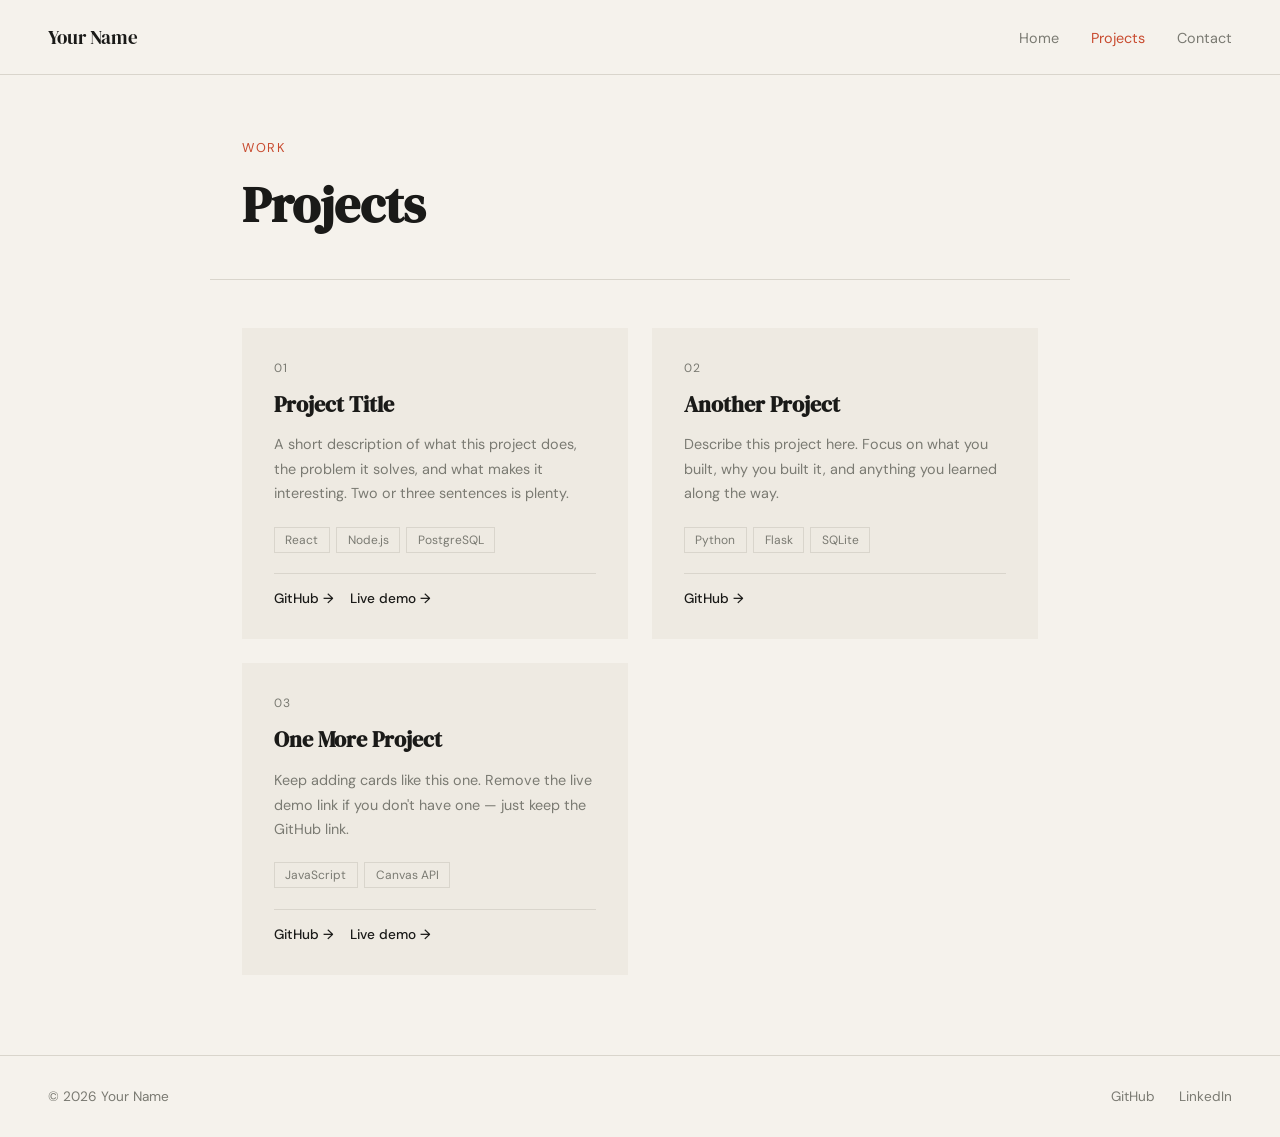
==== projects.html @ b0092f89 "thank you claude for the starter" ====
<!DOCTYPE html>
<html lang="en">
<head>
  <meta charset="UTF-8" />
  <meta name="viewport" content="width=device-width, initial-scale=1.0" />
  <title>Projects — Your Name</title>
  <link rel="preconnect" href="https://fonts.googleapis.com">
  <link href="https://fonts.googleapis.com/css2?family=DM+Serif+Display&family=DM+Sans:wght@400;500&display=swap" rel="stylesheet">
  <style>
    *, *::before, *::after { box-sizing: border-box; margin: 0; padding: 0; }

    :root {
      --bg: #f5f2ec;
      --ink: #1a1a18;
      --accent: #c84b2f;
      --muted: #7a7a72;
      --border: #d9d5cc;
      --card-bg: #eeeae2;
    }

    body {
      background: var(--bg);
      color: var(--ink);
      font-family: 'DM Sans', sans-serif;
      min-height: 100vh;
    }

    /* NAV */
    nav {
      display: flex;
      justify-content: space-between;
      align-items: center;
      padding: 1.5rem 3rem;
      border-bottom: 1px solid var(--border);
    }
    .nav-logo {
      font-family: 'DM Serif Display', serif;
      font-size: 1.2rem;
      text-decoration: none;
      color: var(--ink);
    }
    .nav-links { display: flex; gap: 2rem; list-style: none; }
    .nav-links a {
      text-decoration: none;
      color: var(--muted);
      font-size: 0.9rem;
      transition: color 0.2s;
    }
    .nav-links a:hover, .nav-links a.active { color: var(--accent); }

    /* PAGE HEADER */
    .page-header {
      max-width: 860px;
      margin: 0 auto;
      padding: 4rem 2rem 2.5rem;
    }
    .page-header p {
      font-size: 0.8rem;
      letter-spacing: 0.12em;
      text-transform: uppercase;
      color: var(--accent);
      margin-bottom: 0.8rem;
    }
    .page-header h1 {
      font-family: 'DM Serif Display', serif;
      font-size: clamp(2rem, 5vw, 3.2rem);
    }

    /* DIVIDER */
    .divider {
      border: none;
      border-top: 1px solid var(--border);
      max-width: 860px;
      margin: 0 auto;
    }

    /* PROJECT GRID */
    .projects {
      max-width: 860px;
      margin: 0 auto;
      padding: 3rem 2rem 5rem;
      display: grid;
      grid-template-columns: repeat(auto-fill, minmax(360px, 1fr));
      gap: 1.5rem;
    }

    /* PROJECT CARD */
    .card {
      background: var(--card-bg);
      padding: 2rem;
      display: flex;
      flex-direction: column;
      gap: 0.8rem;
      transition: transform 0.2s;
    }
    .card:hover { transform: translateY(-3px); }

    .card-number {
      font-size: 0.75rem;
      color: var(--muted);
      letter-spacing: 0.1em;
    }
    .card h2 {
      font-family: 'DM Serif Display', serif;
      font-size: 1.4rem;
    }
    .card p {
      font-size: 0.9rem;
      line-height: 1.7;
      color: var(--muted);
      flex: 1;
    }
    .card-tags {
      display: flex;
      flex-wrap: wrap;
      gap: 0.4rem;
      margin-top: 0.5rem;
    }
    .tag {
      font-size: 0.75rem;
      padding: 0.25rem 0.65rem;
      border: 1px solid var(--border);
      color: var(--muted);
    }
    .card-links {
      display: flex;
      gap: 1rem;
      margin-top: 0.5rem;
      padding-top: 1rem;
      border-top: 1px solid var(--border);
    }
    .card-links a {
      font-size: 0.85rem;
      text-decoration: none;
      color: var(--ink);
      font-weight: 500;
      transition: color 0.2s;
    }
    .card-links a:hover { color: var(--accent); }
    .card-links a::after { content: " →"; }

    /* FOOTER */
    footer {
      border-top: 1px solid var(--border);
      padding: 2rem 3rem;
      display: flex;
      justify-content: space-between;
      align-items: center;
      font-size: 0.85rem;
      color: var(--muted);
    }
    footer a { color: var(--muted); text-decoration: none; }
    footer a:hover { color: var(--accent); }
    .footer-links { display: flex; gap: 1.5rem; }

    @media (max-width: 600px) {
      nav { padding: 1.2rem 1.5rem; }
      .page-header, .projects { padding-left: 1.5rem; padding-right: 1.5rem; }
      .projects { grid-template-columns: 1fr; }
      footer { flex-direction: column; gap: 1rem; text-align: center; }
    }
  </style>
</head>
<body>

  <nav>
    <a class="nav-logo" href="index.html">Your Name</a>
    <ul class="nav-links">
      <li><a href="index.html">Home</a></li>
      <li><a href="projects.html" class="active">Projects</a></li>
      <li><a href="mailto:you@email.com">Contact</a></li>
    </ul>
  </nav>

  <main>
    <header class="page-header">
      <p>Work</p>
      <h1>Projects</h1>
    </header>

    <hr class="divider" />

    <section class="projects">

      <!-- PROJECT 1 — duplicate this card for each project -->
      <article class="card">
        <span class="card-number">01</span>
        <h2>Project Title</h2>
        <p>
          A short description of what this project does, the problem it solves, 
          and what makes it interesting. Two or three sentences is plenty.
        </p>
        <div class="card-tags">
          <span class="tag">React</span>
          <span class="tag">Node.js</span>
          <span class="tag">PostgreSQL</span>
        </div>
        <div class="card-links">
          <a href="https://github.com/yourusername/project" target="_blank">GitHub</a>
          <a href="https://your-live-demo.com" target="_blank">Live demo</a>
        </div>
      </article>

      <!-- PROJECT 2 -->
      <article class="card">
        <span class="card-number">02</span>
        <h2>Another Project</h2>
        <p>
          Describe this project here. Focus on what you built, why you built it, 
          and anything you learned along the way.
        </p>
        <div class="card-tags">
          <span class="tag">Python</span>
          <span class="tag">Flask</span>
          <span class="tag">SQLite</span>
        </div>
        <div class="card-links">
          <a href="https://github.com/yourusername/project2" target="_blank">GitHub</a>
        </div>
      </article>

      <!-- PROJECT 3 -->
      <article class="card">
        <span class="card-number">03</span>
        <h2>One More Project</h2>
        <p>
          Keep adding cards like this one. Remove the live demo link if you 
          don't have one — just keep the GitHub link.
        </p>
        <div class="card-tags">
          <span class="tag">JavaScript</span>
          <span class="tag">Canvas API</span>
        </div>
        <div class="card-links">
          <a href="https://github.com/yourusername/project3" target="_blank">GitHub</a>
          <a href="https://your-demo.com" target="_blank">Live demo</a>
        </div>
      </article>

    </section>
  </main>

  <footer>
    <span>© 2026 Your Name</span>
    <div class="footer-links">
      <a href="https://github.com/yourusername" target="_blank">GitHub</a>
      <a href="https://linkedin.com/in/yourusername" target="_blank">LinkedIn</a>
    </div>
  </footer>

</body>
</html>
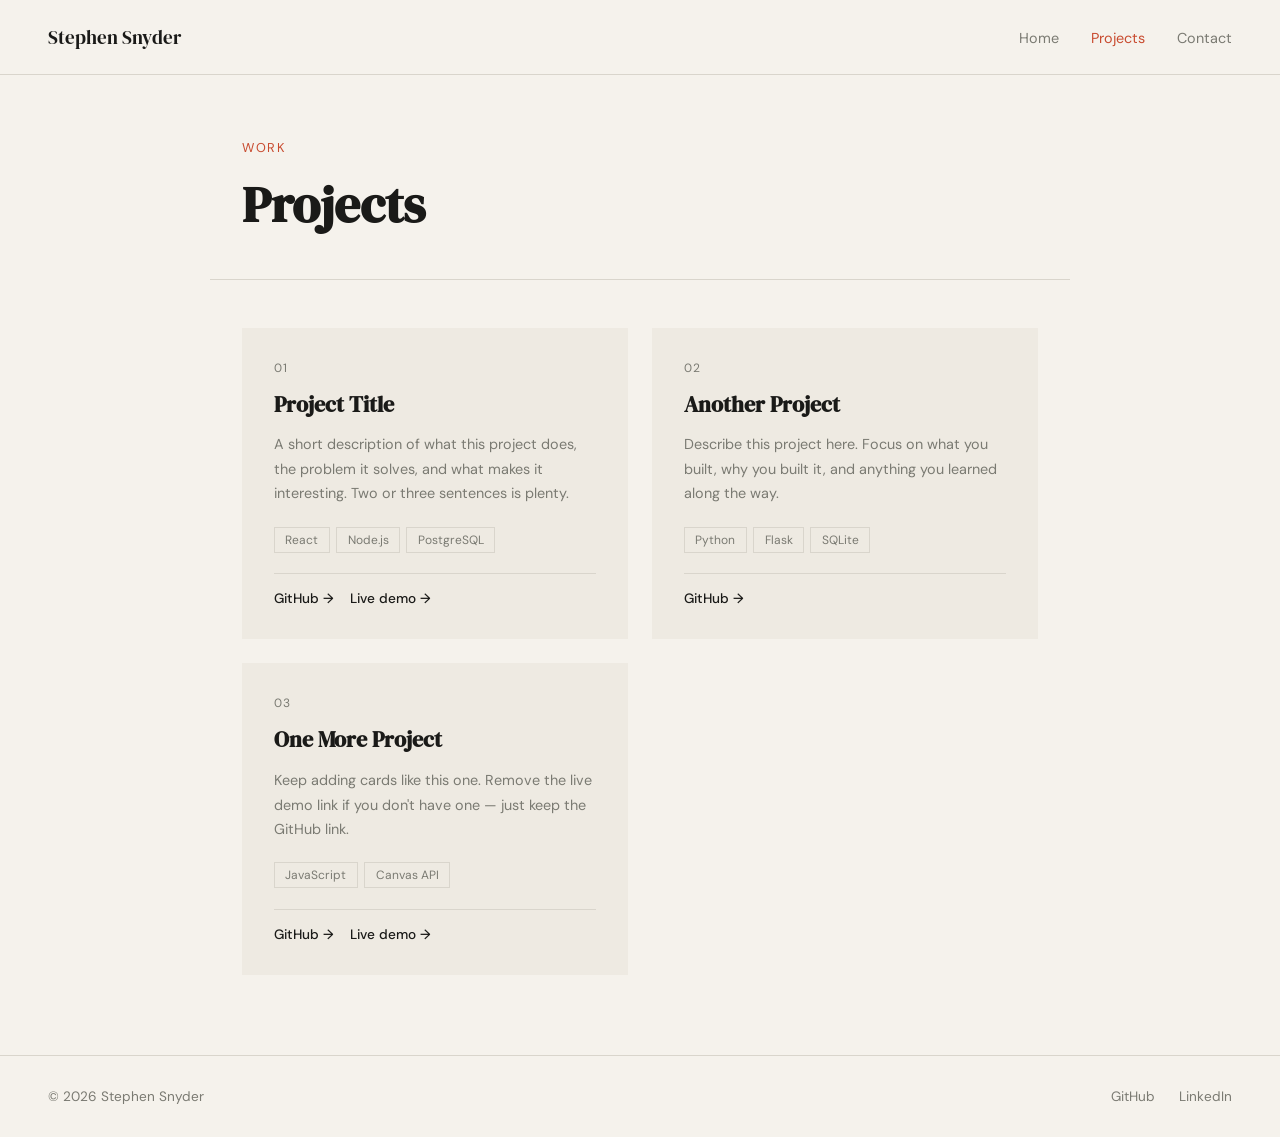
==== commit b40d17fc: "style guide" ====
--- a/projects.html
+++ b/projects.html
@@ -3,174 +3,14 @@
 <head>
   <meta charset="UTF-8" />
   <meta name="viewport" content="width=device-width, initial-scale=1.0" />
-  <title>Projects — Your Name</title>
+  <title>Projects — Stephen Snyder</title>
   <link rel="preconnect" href="https://fonts.googleapis.com">
   <link href="https://fonts.googleapis.com/css2?family=DM+Serif+Display&family=DM+Sans:wght@400;500&display=swap" rel="stylesheet">
-  <style>
-    *, *::before, *::after { box-sizing: border-box; margin: 0; padding: 0; }
-
-    :root {
-      --bg: #f5f2ec;
-      --ink: #1a1a18;
-      --accent: #c84b2f;
-      --muted: #7a7a72;
-      --border: #d9d5cc;
-      --card-bg: #eeeae2;
-    }
-
-    body {
-      background: var(--bg);
-      color: var(--ink);
-      font-family: 'DM Sans', sans-serif;
-      min-height: 100vh;
-    }
-
-    /* NAV */
-    nav {
-      display: flex;
-      justify-content: space-between;
-      align-items: center;
-      padding: 1.5rem 3rem;
-      border-bottom: 1px solid var(--border);
-    }
-    .nav-logo {
-      font-family: 'DM Serif Display', serif;
-      font-size: 1.2rem;
-      text-decoration: none;
-      color: var(--ink);
-    }
-    .nav-links { display: flex; gap: 2rem; list-style: none; }
-    .nav-links a {
-      text-decoration: none;
-      color: var(--muted);
-      font-size: 0.9rem;
-      transition: color 0.2s;
-    }
-    .nav-links a:hover, .nav-links a.active { color: var(--accent); }
-
-    /* PAGE HEADER */
-    .page-header {
-      max-width: 860px;
-      margin: 0 auto;
-      padding: 4rem 2rem 2.5rem;
-    }
-    .page-header p {
-      font-size: 0.8rem;
-      letter-spacing: 0.12em;
-      text-transform: uppercase;
-      color: var(--accent);
-      margin-bottom: 0.8rem;
-    }
-    .page-header h1 {
-      font-family: 'DM Serif Display', serif;
-      font-size: clamp(2rem, 5vw, 3.2rem);
-    }
-
-    /* DIVIDER */
-    .divider {
-      border: none;
-      border-top: 1px solid var(--border);
-      max-width: 860px;
-      margin: 0 auto;
-    }
-
-    /* PROJECT GRID */
-    .projects {
-      max-width: 860px;
-      margin: 0 auto;
-      padding: 3rem 2rem 5rem;
-      display: grid;
-      grid-template-columns: repeat(auto-fill, minmax(360px, 1fr));
-      gap: 1.5rem;
-    }
-
-    /* PROJECT CARD */
-    .card {
-      background: var(--card-bg);
-      padding: 2rem;
-      display: flex;
-      flex-direction: column;
-      gap: 0.8rem;
-      transition: transform 0.2s;
-    }
-    .card:hover { transform: translateY(-3px); }
-
-    .card-number {
-      font-size: 0.75rem;
-      color: var(--muted);
-      letter-spacing: 0.1em;
-    }
-    .card h2 {
-      font-family: 'DM Serif Display', serif;
-      font-size: 1.4rem;
-    }
-    .card p {
-      font-size: 0.9rem;
-      line-height: 1.7;
-      color: var(--muted);
-      flex: 1;
-    }
-    .card-tags {
-      display: flex;
-      flex-wrap: wrap;
-      gap: 0.4rem;
-      margin-top: 0.5rem;
-    }
-    .tag {
-      font-size: 0.75rem;
-      padding: 0.25rem 0.65rem;
-      border: 1px solid var(--border);
-      color: var(--muted);
-    }
-    .card-links {
-      display: flex;
-      gap: 1rem;
-      margin-top: 0.5rem;
-      padding-top: 1rem;
-      border-top: 1px solid var(--border);
-    }
-    .card-links a {
-      font-size: 0.85rem;
-      text-decoration: none;
-      color: var(--ink);
-      font-weight: 500;
-      transition: color 0.2s;
-    }
-    .card-links a:hover { color: var(--accent); }
-    .card-links a::after { content: " →"; }
-
-    /* FOOTER */
-    footer {
-      border-top: 1px solid var(--border);
-      padding: 2rem 3rem;
-      display: flex;
-      justify-content: space-between;
-      align-items: center;
-      font-size: 0.85rem;
-      color: var(--muted);
-    }
-    footer a { color: var(--muted); text-decoration: none; }
-    footer a:hover { color: var(--accent); }
-    .footer-links { display: flex; gap: 1.5rem; }
-
-    @media (max-width: 600px) {
-      nav { padding: 1.2rem 1.5rem; }
-      .page-header, .projects { padding-left: 1.5rem; padding-right: 1.5rem; }
-      .projects { grid-template-columns: 1fr; }
-      footer { flex-direction: column; gap: 1rem; text-align: center; }
-    }
-  </style>
+  <link rel="stylesheet" href="style.css">
 </head>
 <body>
 
-  <nav>
-    <a class="nav-logo" href="index.html">Your Name</a>
-    <ul class="nav-links">
-      <li><a href="index.html">Home</a></li>
-      <li><a href="projects.html" class="active">Projects</a></li>
-      <li><a href="mailto:you@email.com">Contact</a></li>
-    </ul>
-  </nav>
+  <!-- nav and footer are injected by components.js -->
 
   <main>
     <header class="page-header">
@@ -182,12 +22,12 @@
 
     <section class="projects">
 
-      <!-- PROJECT 1 — duplicate this card for each project -->
+      <!-- PROJECT CARD — duplicate this block for each project -->
       <article class="card">
         <span class="card-number">01</span>
         <h2>Project Title</h2>
         <p>
-          A short description of what this project does, the problem it solves, 
+          A short description of what this project does, the problem it solves,
           and what makes it interesting. Two or three sentences is plenty.
         </p>
         <div class="card-tags">
@@ -201,12 +41,11 @@
         </div>
       </article>
 
-      <!-- PROJECT 2 -->
       <article class="card">
         <span class="card-number">02</span>
         <h2>Another Project</h2>
         <p>
-          Describe this project here. Focus on what you built, why you built it, 
+          Describe this project here. Focus on what you built, why you built it,
           and anything you learned along the way.
         </p>
         <div class="card-tags">
@@ -219,12 +58,11 @@
         </div>
       </article>
 
-      <!-- PROJECT 3 -->
       <article class="card">
         <span class="card-number">03</span>
         <h2>One More Project</h2>
         <p>
-          Keep adding cards like this one. Remove the live demo link if you 
+          Keep adding cards like this one. Remove the live demo link if you
           don't have one — just keep the GitHub link.
         </p>
         <div class="card-tags">
@@ -240,13 +78,6 @@
     </section>
   </main>
 
-  <footer>
-    <span>© 2026 Your Name</span>
-    <div class="footer-links">
-      <a href="https://github.com/yourusername" target="_blank">GitHub</a>
-      <a href="https://linkedin.com/in/yourusername" target="_blank">LinkedIn</a>
-    </div>
-  </footer>
-
+  <script src="components.js"></script>
 </body>
 </html>
--- a/style.css
+++ b/style.css
@@ -0,0 +1,220 @@
+/* ============================================
+   PORTFOLIO — SHARED STYLES
+   style.css
+   ============================================ */
+
+/* RESET */
+*, *::before, *::after { box-sizing: border-box; margin: 0; padding: 0; }
+
+/* DESIGN TOKENS — change these to restyle the whole site */
+:root {
+  --bg:       #f5f2ec;
+  --ink:      #1a1a18;
+  --accent:   #c84b2f;
+  --muted:    #7a7a72;
+  --border:   #d9d5cc;
+  --card-bg:  #eeeae2;
+
+  --font-display: 'DM Serif Display', serif;
+  --font-body:    'DM Sans', sans-serif;
+}
+
+/* BASE */
+body {
+  background: var(--bg);
+  color: var(--ink);
+  font-family: var(--font-body);
+  min-height: 100vh;
+}
+
+/* ── NAV ─────────────────────────────────── */
+nav {
+  display: flex;
+  justify-content: space-between;
+  align-items: center;
+  padding: 1.5rem 3rem;
+  border-bottom: 1px solid var(--border);
+}
+.nav-logo {
+  font-family: var(--font-display);
+  font-size: 1.2rem;
+  text-decoration: none;
+  color: var(--ink);
+}
+.nav-links { display: flex; gap: 2rem; list-style: none; }
+.nav-links a {
+  text-decoration: none;
+  color: var(--muted);
+  font-size: 0.9rem;
+  transition: color 0.2s;
+}
+.nav-links a:hover,
+.nav-links a.active { color: var(--accent); }
+
+/* ── FOOTER ──────────────────────────────── */
+footer {
+  border-top: 1px solid var(--border);
+  padding: 2rem 3rem;
+  display: flex;
+  justify-content: space-between;
+  align-items: center;
+  font-size: 0.85rem;
+  color: var(--muted);
+}
+footer a { color: var(--muted); text-decoration: none; }
+footer a:hover { color: var(--accent); }
+.footer-links { display: flex; gap: 1.5rem; }
+
+/* ── UTILITIES ───────────────────────────── */
+.divider {
+  border: none;
+  border-top: 1px solid var(--border);
+  max-width: 860px;
+  margin: 0 auto;
+}
+.label {
+  font-size: 0.8rem;
+  letter-spacing: 0.12em;
+  text-transform: uppercase;
+  color: var(--accent);
+}
+.btn {
+  display: inline-block;
+  text-decoration: none;
+  background: var(--ink);
+  color: var(--bg);
+  padding: 0.75rem 1.8rem;
+  font-size: 0.9rem;
+  font-family: var(--font-body);
+  transition: background 0.2s;
+}
+.btn:hover { background: var(--accent); }
+.btn-outline {
+  background: transparent;
+  color: var(--ink);
+  border: 1px solid var(--ink);
+  margin-left: 1rem;
+}
+.btn-outline:hover { background: var(--ink); color: var(--bg); }
+
+/* ── SKILL / GENERIC TAGS ────────────────── */
+.tag {
+  font-size: 0.75rem;
+  padding: 0.25rem 0.65rem;
+  border: 1px solid var(--border);
+  color: var(--muted);
+}
+
+/* ── HOME: HERO ──────────────────────────── */
+.hero {
+  max-width: 860px;
+  margin: 0 auto;
+  padding: 7rem 2rem 5rem;
+}
+.hero h1 {
+  font-family: var(--font-display);
+  font-size: clamp(2.8rem, 6vw, 5rem);
+  line-height: 1.1;
+  margin-bottom: 1.5rem;
+}
+.hero p {
+  font-size: 1.15rem;
+  line-height: 1.7;
+  color: var(--muted);
+  max-width: 540px;
+  margin-bottom: 2.5rem;
+}
+
+/* ── HOME: ABOUT ─────────────────────────── */
+.about {
+  max-width: 860px;
+  margin: 0 auto;
+  padding: 4rem 2rem;
+  display: grid;
+  grid-template-columns: 1fr 2fr;
+  gap: 3rem;
+  align-items: start;
+}
+.about-label {
+  font-size: 0.8rem;
+  letter-spacing: 0.12em;
+  text-transform: uppercase;
+  color: var(--muted);
+  padding-top: 0.3rem;
+}
+.about-body h2 {
+  font-family: var(--font-display);
+  font-size: 1.7rem;
+  margin-bottom: 1rem;
+}
+.about-body p {
+  line-height: 1.8;
+  color: var(--muted);
+  margin-bottom: 1rem;
+}
+.skills { display: flex; flex-wrap: wrap; gap: 0.5rem; margin-top: 1.5rem; }
+
+/* ── PROJECTS PAGE ───────────────────────── */
+.page-header {
+  max-width: 860px;
+  margin: 0 auto;
+  padding: 4rem 2rem 2.5rem;
+}
+.page-header p {
+  font-size: 0.8rem;
+  letter-spacing: 0.12em;
+  text-transform: uppercase;
+  color: var(--accent);
+  margin-bottom: 0.8rem;
+}
+.page-header h1 {
+  font-family: var(--font-display);
+  font-size: clamp(2rem, 5vw, 3.2rem);
+}
+.projects {
+  max-width: 860px;
+  margin: 0 auto;
+  padding: 3rem 2rem 5rem;
+  display: grid;
+  grid-template-columns: repeat(auto-fill, minmax(360px, 1fr));
+  gap: 1.5rem;
+}
+.card {
+  background: var(--card-bg);
+  padding: 2rem;
+  display: flex;
+  flex-direction: column;
+  gap: 0.8rem;
+  transition: transform 0.2s;
+}
+.card:hover { transform: translateY(-3px); }
+.card-number { font-size: 0.75rem; color: var(--muted); letter-spacing: 0.1em; }
+.card h2 { font-family: var(--font-display); font-size: 1.4rem; }
+.card p { font-size: 0.9rem; line-height: 1.7; color: var(--muted); flex: 1; }
+.card-tags { display: flex; flex-wrap: wrap; gap: 0.4rem; margin-top: 0.5rem; }
+.card-links {
+  display: flex;
+  gap: 1rem;
+  margin-top: 0.5rem;
+  padding-top: 1rem;
+  border-top: 1px solid var(--border);
+}
+.card-links a {
+  font-size: 0.85rem;
+  text-decoration: none;
+  color: var(--ink);
+  font-weight: 500;
+  transition: color 0.2s;
+}
+.card-links a:hover { color: var(--accent); }
+.card-links a::after { content: " →"; }
+
+/* ── RESPONSIVE ──────────────────────────── */
+@media (max-width: 600px) {
+  nav  { padding: 1.2rem 1.5rem; }
+  footer { flex-direction: column; gap: 1rem; text-align: center; }
+  .hero, .about, .page-header, .projects { padding-left: 1.5rem; padding-right: 1.5rem; }
+  .about { grid-template-columns: 1fr; gap: 1rem; }
+  .projects { grid-template-columns: 1fr; }
+  .btn-outline { margin-left: 0; margin-top: 0.75rem; }
+}
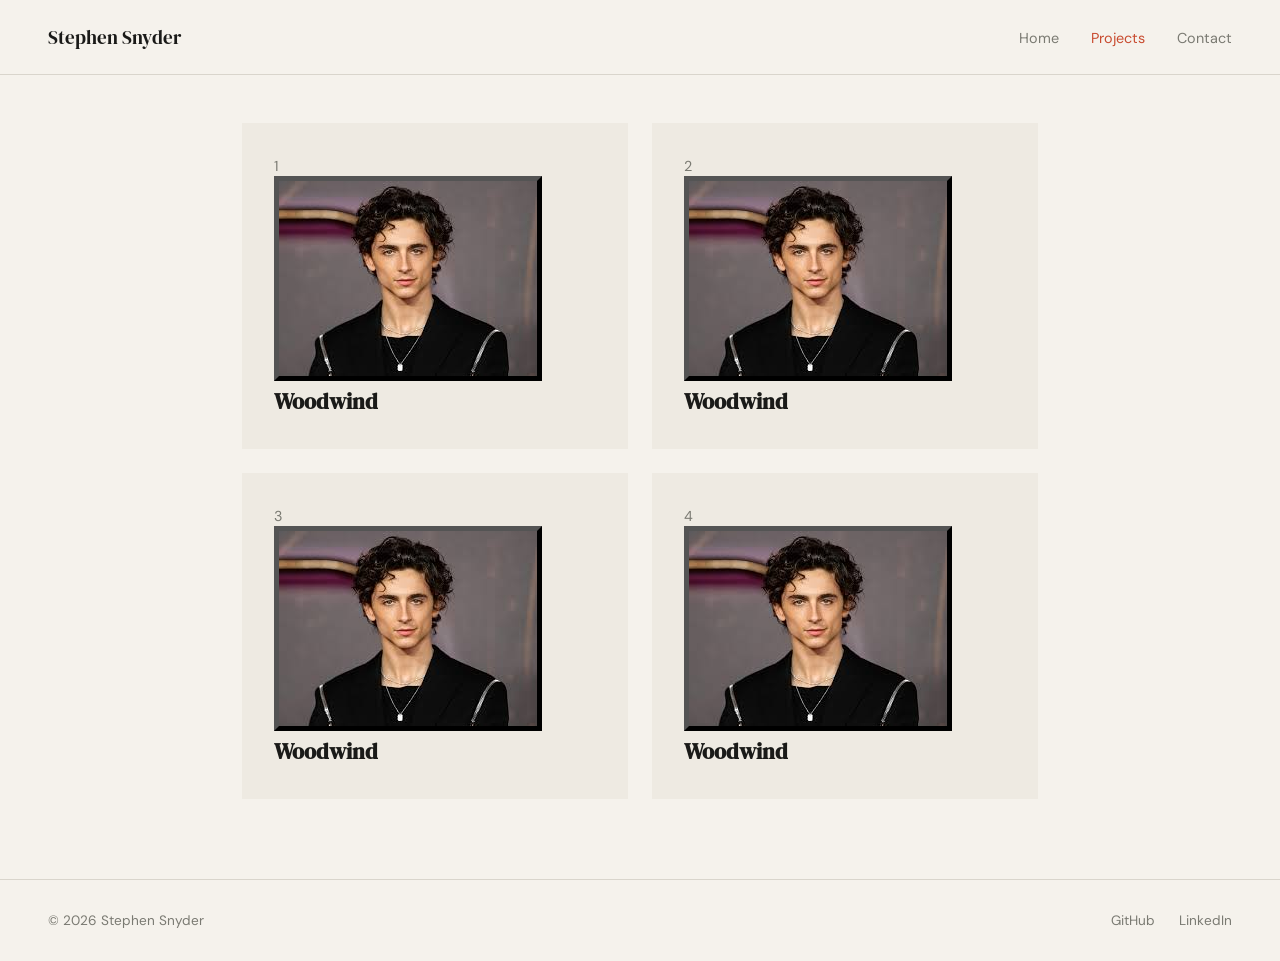
==== commit 6cf7bdc2: "Add files via upload" ====
--- a/projects.html
+++ b/projects.html
@@ -9,75 +9,9 @@
   <link rel="stylesheet" href="style.css">
 </head>
 <body>
-
-  <!-- nav and footer are injected by components.js -->
-
-  <main>
-    <header class="page-header">
-      <p>Work</p>
-      <h1>Projects</h1>
-    </header>
-
-    <hr class="divider" />
-
-    <section class="projects">
-
-      <!-- PROJECT CARD — duplicate this block for each project -->
-      <article class="card">
-        <span class="card-number">01</span>
-        <h2>Project Title</h2>
-        <p>
-          A short description of what this project does, the problem it solves,
-          and what makes it interesting. Two or three sentences is plenty.
-        </p>
-        <div class="card-tags">
-          <span class="tag">React</span>
-          <span class="tag">Node.js</span>
-          <span class="tag">PostgreSQL</span>
-        </div>
-        <div class="card-links">
-          <a href="https://github.com/yourusername/project" target="_blank">GitHub</a>
-          <a href="https://your-live-demo.com" target="_blank">Live demo</a>
-        </div>
-      </article>
-
-      <article class="card">
-        <span class="card-number">02</span>
-        <h2>Another Project</h2>
-        <p>
-          Describe this project here. Focus on what you built, why you built it,
-          and anything you learned along the way.
-        </p>
-        <div class="card-tags">
-          <span class="tag">Python</span>
-          <span class="tag">Flask</span>
-          <span class="tag">SQLite</span>
-        </div>
-        <div class="card-links">
-          <a href="https://github.com/yourusername/project2" target="_blank">GitHub</a>
-        </div>
-      </article>
-
-      <article class="card">
-        <span class="card-number">03</span>
-        <h2>One More Project</h2>
-        <p>
-          Keep adding cards like this one. Remove the live demo link if you
-          don't have one — just keep the GitHub link.
-        </p>
-        <div class="card-tags">
-          <span class="tag">JavaScript</span>
-          <span class="tag">Canvas API</span>
-        </div>
-        <div class="card-links">
-          <a href="https://github.com/yourusername/project3" target="_blank">GitHub</a>
-          <a href="https://your-demo.com" target="_blank">Live demo</a>
-        </div>
-      </article>
-
+    <section class="projects" id="cards">
+        <script src="projects_script.js"></script>
     </section>
-  </main>
-
-  <script src="components.js"></script>
+    <script src="components.js"></script>
 </body>
 </html>
--- a/style.css
+++ b/style.css
@@ -188,9 +188,10 @@
   transition: transform 0.2s;
 }
 .card:hover { transform: translateY(-3px); }
-.card-number { font-size: 0.75rem; color: var(--muted); letter-spacing: 0.1em; }
+.card-number { font-size: 0.9rem; color: var(--muted); letter-spacing: 0.1em; }
 .card h2 { font-family: var(--font-display); font-size: 1.4rem; }
 .card p { font-size: 0.9rem; line-height: 1.7; color: var(--muted); flex: 1; }
+.card a { text-decoration: none; color: var(--ink);}
 .card-tags { display: flex; flex-wrap: wrap; gap: 0.4rem; margin-top: 0.5rem; }
 .card-links {
   display: flex;
